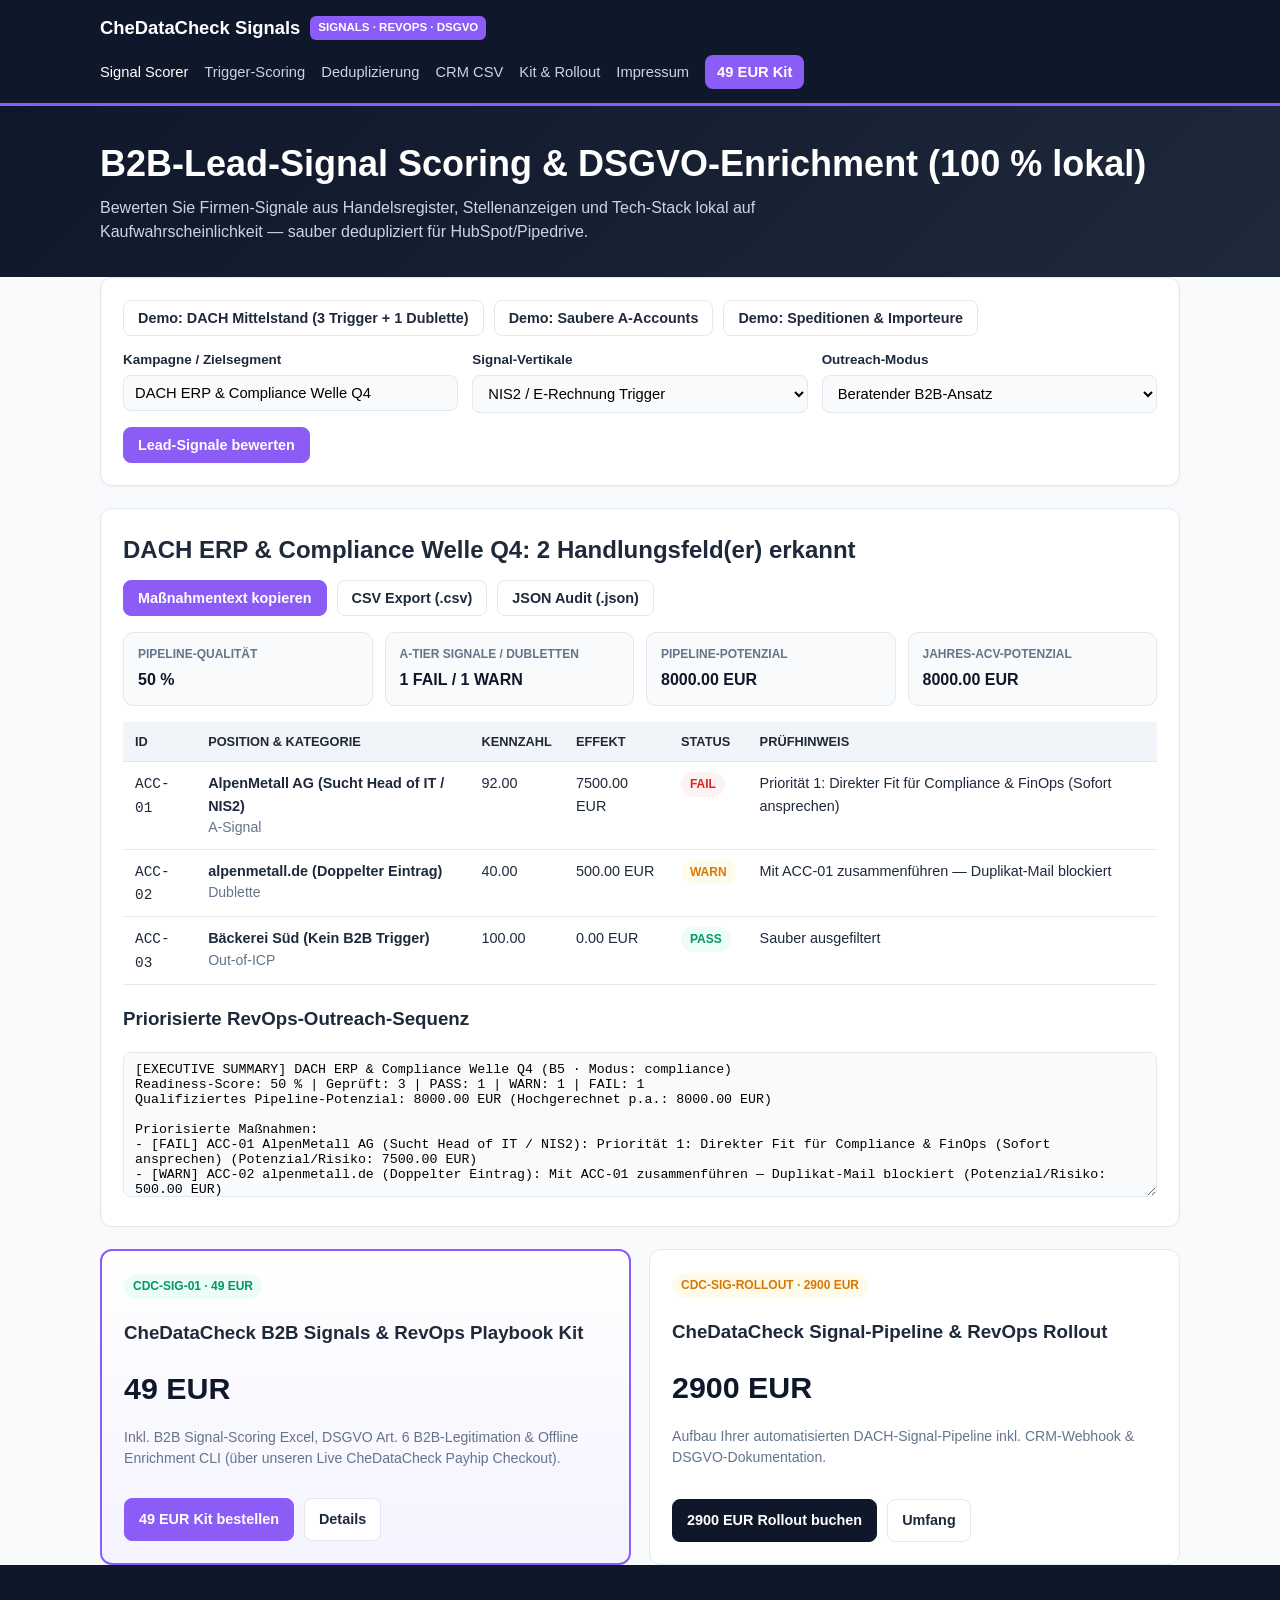
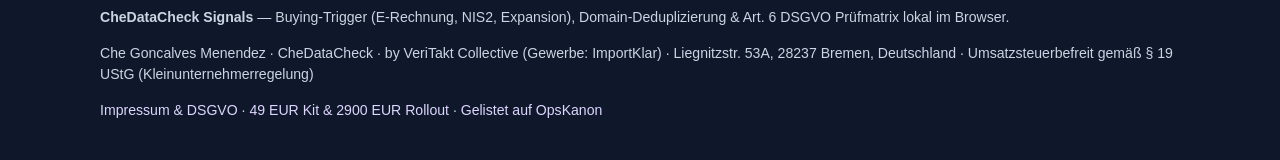
==== index.html @ 2d6de282 "Deploy chedatacheck-signal-enrichment (2026-11-23 12:26:17)" ====
<!DOCTYPE html>
<html lang="de">
<head>
  <meta charset="utf-8" />
  <meta name="viewport" content="width=device-width, initial-scale=1" />
  <title>CheDataCheck Signals — DSGVO-konforme B2B Buying-Signals &amp; RevOps Scoring</title>
  <meta name="description" content="Buying-Trigger (E-Rechnung, NIS2, Expansion), Domain-Deduplizierung &amp; Art. 6 DSGVO Prüfmatrix lokal im Browser." />
  <link rel="canonical" href="https://cheresonanz-design.github.io/chedatacheck-signal-enrichment/" />
  <link rel="stylesheet" href="assets/styles.css" />
  <script type="application/ld+json">{"@context": "https://schema.org", "@type": "SoftwareApplication", "name": "CheDataCheck Signals", "applicationCategory": "BusinessApplication", "offers": {"@type": "Offer", "price": "0", "priceCurrency": "EUR"}, "url": "https://cheresonanz-design.github.io/chedatacheck-signal-enrichment/"}</script>
</head>
<body>
  <header class="topbar">
    <div class="container topbar-inner">
      <a class="brand-mark" href="index.html"><span>CheDataCheck Signals</span><span class="brand-badge">SIGNALS · REVOPS · DSGVO</span></a>
      <nav class="nav-links" aria-label="Hauptnavigation"><a href="index.html" class="active">Signal Scorer</a>
<a href="trigger-scoring/" class="">Trigger-Scoring</a>
<a href="dedupe-normalization/" class="">Deduplizierung</a>
<a href="crm-csv-export/" class="">CRM CSV</a>
<a href="pro/" class="">Kit &amp; Rollout</a>
<a href="legal/" class="">Impressum</a><a href="pro/" class="nav-cta">49 EUR Kit</a></nav>
    </div>
  </header>
  
  <section class="hero"><div class="container"><h1>B2B-Lead-Signal Scoring &amp; DSGVO-Enrichment (100 % lokal)</h1><p>Bewerten Sie Firmen-Signale aus Handelsregister, Stellenanzeigen und Tech-Stack lokal auf Kaufwahrscheinlichkeit — sauber dedupliziert für HubSpot/Pipedrive.</p></div></section>
  <main class="container">
    <div class="card">
      <div class="btn-row" style="margin-top:0;margin-bottom:14px;">
        <button type="button" class="btn" id="sample1Btn">Demo: DACH Mittelstand (3 Trigger + 1 Dublette)</button>
        <button type="button" class="btn" id="sample2Btn">Demo: Saubere A-Accounts</button>
        <button type="button" class="btn" id="sample3Btn">Demo: Speditionen &amp; Importeure</button>
      </div>
      <div class="form-grid">
        <div><label for="profileInput">Kampagne / Zielsegment</label><input type="text" id="profileInput" /></div>
        <div><label for="modeSelect">Signal-Vertikale</label><select id="modeSelect"><option value="compliance">NIS2 / E-Rechnung Trigger</option><option value="expansion">Standort- &amp; Hiring-Signale</option><option value="logistics">Import-/Zoll-Vertikale</option></select></div>
        <div><label for="toneSelect">Outreach-Modus</label><select id="toneSelect"><option value="executive">Beratender B2B-Ansatz</option><option value="streng">Direkter ROI-Trigger</option></select></div>
      </div>
      <div class="btn-row"><button type="button" class="btn btn-primary" id="runCheckBtn">Lead-Signale bewerten</button></div>
    </div>

    <div id="resultCard" class="card hidden">
      <div style="display:flex;flex-wrap:wrap;justify-content:space-between;align-items:center;gap:12px;">
        <h2 id="resultHeadline" style="margin:0;">Ergebnis</h2>
        <div class="btn-row" style="margin:0;">
          <button type="button" class="btn btn-primary" id="copyActionBtn">Maßnahmentext kopieren</button>
          <button type="button" class="btn" id="dlCsvBtn">CSV Export (.csv)</button>
          <button type="button" class="btn" id="dlJsonBtn">JSON Audit (.json)</button>
        </div>
      </div>
      <div class="kpi-grid">
        <div class="kpi-box"><div class="kpi-label">Pipeline-Qualität</div><div class="kpi-val" id="kpi1Val">-</div></div>
        <div class="kpi-box"><div class="kpi-label">A-Tier Signale / Dubletten</div><div class="kpi-val" id="kpi2Val">-</div></div>
        <div class="kpi-box"><div class="kpi-label">Pipeline-Potenzial</div><div class="kpi-val" id="kpi3Val">-</div></div>
        <div class="kpi-box"><div class="kpi-label">Jahres-ACV-Potenzial</div><div class="kpi-val" id="kpi4Val">-</div></div>
      </div>
      <div class="table-wrap"><table><thead><tr><th>ID</th><th>Position &amp; Kategorie</th><th>Kennzahl</th><th>Effekt</th><th>Status</th><th>Prüfhinweis</th></tr></thead><tbody id="entriesBody"></tbody></table></div>
      <h3>Priorisierte RevOps-Outreach-Sequenz</h3>
      <textarea id="actionBox" readonly aria-label="Maßnahmentext"></textarea>
    </div>

    <div class="pricing-grid">
      <div class="offer-card highlight"><div><span class="badge badge-pass">CDC-SIG-01 · 49 EUR</span><h3>CheDataCheck B2B Signals &amp; RevOps Playbook Kit</h3><div class="offer-price">49 EUR</div><p class="muted">Inkl. B2B Signal-Scoring Excel, DSGVO Art. 6 B2B-Legitimation &amp; Offline Enrichment CLI (über unseren Live CheDataCheck Payhip Checkout).</p></div><div class="btn-row"><a href="https://payhip.com/b/uVaxJ" class="btn btn-primary">49 EUR Kit bestellen</a><a href="pro/" class="btn">Details</a></div></div>
      <div class="offer-card"><div><span class="badge badge-warn">CDC-SIG-ROLLOUT · 2900 EUR</span><h3>CheDataCheck Signal-Pipeline &amp; RevOps Rollout</h3><div class="offer-price">2900 EUR</div><p class="muted">Aufbau Ihrer automatisierten DACH-Signal-Pipeline inkl. CRM-Webhook &amp; DSGVO-Dokumentation.</p></div><div class="btn-row"><a href="https://buy.stripe.com/4gMeV67kl8s6bXOezD2400c" class="btn btn-dark">2900 EUR Rollout buchen</a><a href="pro/" class="btn">Umfang</a></div></div>
    </div>
  </main>
  <footer class="footer">
    <div class="container">
      <p><strong>CheDataCheck Signals</strong> — Buying-Trigger (E-Rechnung, NIS2, Expansion), Domain-Deduplizierung &amp; Art. 6 DSGVO Prüfmatrix lokal im Browser.</p>
      <p>Che Goncalves Menendez · CheDataCheck · by VeriTakt Collective (Gewerbe: ImportKlar) · Liegnitzstr. 53A, 28237 Bremen, Deutschland · Umsatzsteuerbefreit gemäß § 19 UStG (Kleinunternehmerregelung)</p>
      <p><a href="legal/">Impressum &amp; DSGVO</a> · <a href="pro/">49 EUR Kit &amp; 2900 EUR Rollout</a> · <a href="https://cheresonanz-design.github.io/opskanon-directory/" target="_blank" rel="noopener">Gelistet auf OpsKanon</a></p>
    </div>
  </footer>
  <script src="assets/b2b_signals_engine.js"></script><script src="assets/app.js"></script>
</body>
</html>
---- assets/styles.css ----
:root {
  --bg: #f8fafc; --surface: #ffffff; --slate-900: #0f172a; --slate-800: #1e293b; --slate-500: #64748b;
  --border: #e2e8f0; --accent: #8B5CF6; --accent-dark: #6D28D9; --emerald: #059669; --emerald-soft: #ecfdf5;
  --amber: #d97706; --amber-soft: #fffbeb; --red: #dc2626; --red-soft: #fef2f2; --radius: 12px;
}
* { box-sizing: border-box; }
body { margin: 0; font-family: -apple-system, BlinkMacSystemFont, "Segoe UI", Roboto, Inter, Arial, sans-serif; background: var(--bg); color: var(--slate-800); line-height: 1.55; }
a { color: var(--accent-dark); text-decoration: none; }
a:hover { text-decoration: underline; }
.container { max-width: 1120px; margin: 0 auto; padding: 0 20px; }
.topbar { background: var(--slate-900); color: #fff; border-bottom: 3px solid var(--accent); padding: 14px 0; }
.topbar-inner { display: flex; flex-wrap: wrap; justify-content: space-between; align-items: center; gap: 12px; }
.brand-mark { color: #fff; font-weight: 800; font-size: 1.15rem; display: flex; align-items: center; gap: 10px; }
.brand-badge { background: var(--accent); color: #fff; font-size: 0.72rem; padding: 3px 8px; border-radius: 6px; font-weight: 800; }
.nav-links { display: flex; flex-wrap: wrap; gap: 16px; align-items: center; font-size: 0.92rem; }
.nav-links a { color: #cbd5e1; font-weight: 500; }
.nav-links a:hover, .nav-links a.active { color: #fff; text-decoration: none; }
.nav-cta { background: var(--accent); color: #fff !important; padding: 6px 12px; border-radius: 8px; font-weight: 700 !important; }
.hero { background: linear-gradient(135deg, #0f172a 0%, #1e293b 100%); color: #fff; padding: 36px 0 32px; }
.hero h1 { margin: 0 0 10px; font-size: clamp(1.6rem, 3vw, 2.25rem); line-height: 1.2; }
.hero p { margin: 0; color: #cbd5e1; max-width: 740px; }
main { padding: 28px 0 48px; }
.card { background: var(--surface); border: 1px solid var(--border); border-radius: var(--radius); padding: 22px; margin-bottom: 22px; box-shadow: 0 1px 3px rgba(15,23,42,0.04); }
.form-grid { display: grid; grid-template-columns: repeat(auto-fit, minmax(210px, 1fr)); gap: 14px; }
label { display: block; font-size: 0.84rem; font-weight: 700; margin-bottom: 4px; }
input[type="text"], select, textarea { width: 100%; padding: 9px 11px; border: 1px solid var(--border); border-radius: 8px; font-size: 0.92rem; background: #f8fafc; font-family: inherit; }
textarea { min-height: 145px; resize: vertical; font-family: ui-monospace, SFMono-Regular, Menlo, Consolas, monospace; font-size: 0.83rem; }
.btn-row { display: flex; flex-wrap: wrap; gap: 10px; margin-top: 14px; }
.btn { display: inline-flex; align-items: center; justify-content: center; border: 1px solid var(--border); background: #fff; color: var(--slate-800); padding: 9px 14px; border-radius: 8px; font-size: 0.9rem; font-weight: 600; cursor: pointer; }
.btn:hover { background: #f1f5f9; text-decoration: none; }
.btn-primary { background: var(--accent); border-color: var(--accent); color: #fff; font-weight: 700; }
.btn-dark { background: var(--slate-900); border-color: var(--slate-900); color: #fff; }
.kpi-grid { display: grid; grid-template-columns: repeat(auto-fit, minmax(190px, 1fr)); gap: 12px; margin: 16px 0; }
.kpi-box { border: 1px solid var(--border); border-radius: 10px; padding: 12px 14px; background: #f8fafc; }
.kpi-label { font-size: 0.75rem; text-transform: uppercase; color: var(--slate-500); font-weight: 700; }
.kpi-val { font-size: 1rem; font-weight: 700; margin-top: 4px; color: var(--slate-900); }
.table-wrap { overflow-x: auto; }
table { width: 100%; border-collapse: collapse; font-size: 0.9rem; }
th, td { text-align: left; padding: 10px 12px; border-bottom: 1px solid var(--border); vertical-align: top; }
th { background: #f1f5f9; font-size: 0.8rem; text-transform: uppercase; }
.badge { display: inline-block; padding: 3px 9px; border-radius: 999px; font-size: 0.75rem; font-weight: 800; }
.badge-pass { background: var(--emerald-soft); color: var(--emerald); }
.badge-warn { background: var(--amber-soft); color: var(--amber); }
.badge-fail { background: var(--red-soft); color: var(--red); }
.pricing-grid { display: grid; grid-template-columns: repeat(auto-fit, minmax(290px, 1fr)); gap: 18px; }
.offer-card { border: 1px solid var(--border); border-radius: var(--radius); padding: 22px; background: #fff; display: flex; flex-direction: column; justify-content: space-between; }
.offer-card.highlight { border: 2px solid var(--accent); background: linear-gradient(180deg, #fff 0%, #f5f3ff 100%); }
.offer-price { font-size: 1.9rem; font-weight: 800; color: var(--slate-900); margin: 6px 0 12px; }
.footer { background: var(--slate-900); color: #cbd5e1; padding: 28px 0; font-size: 0.88rem; }
.footer a { color: #ddd6fe; }
.muted { color: var(--slate-500); font-size: 0.88rem; }
.hidden { display: none !important; }
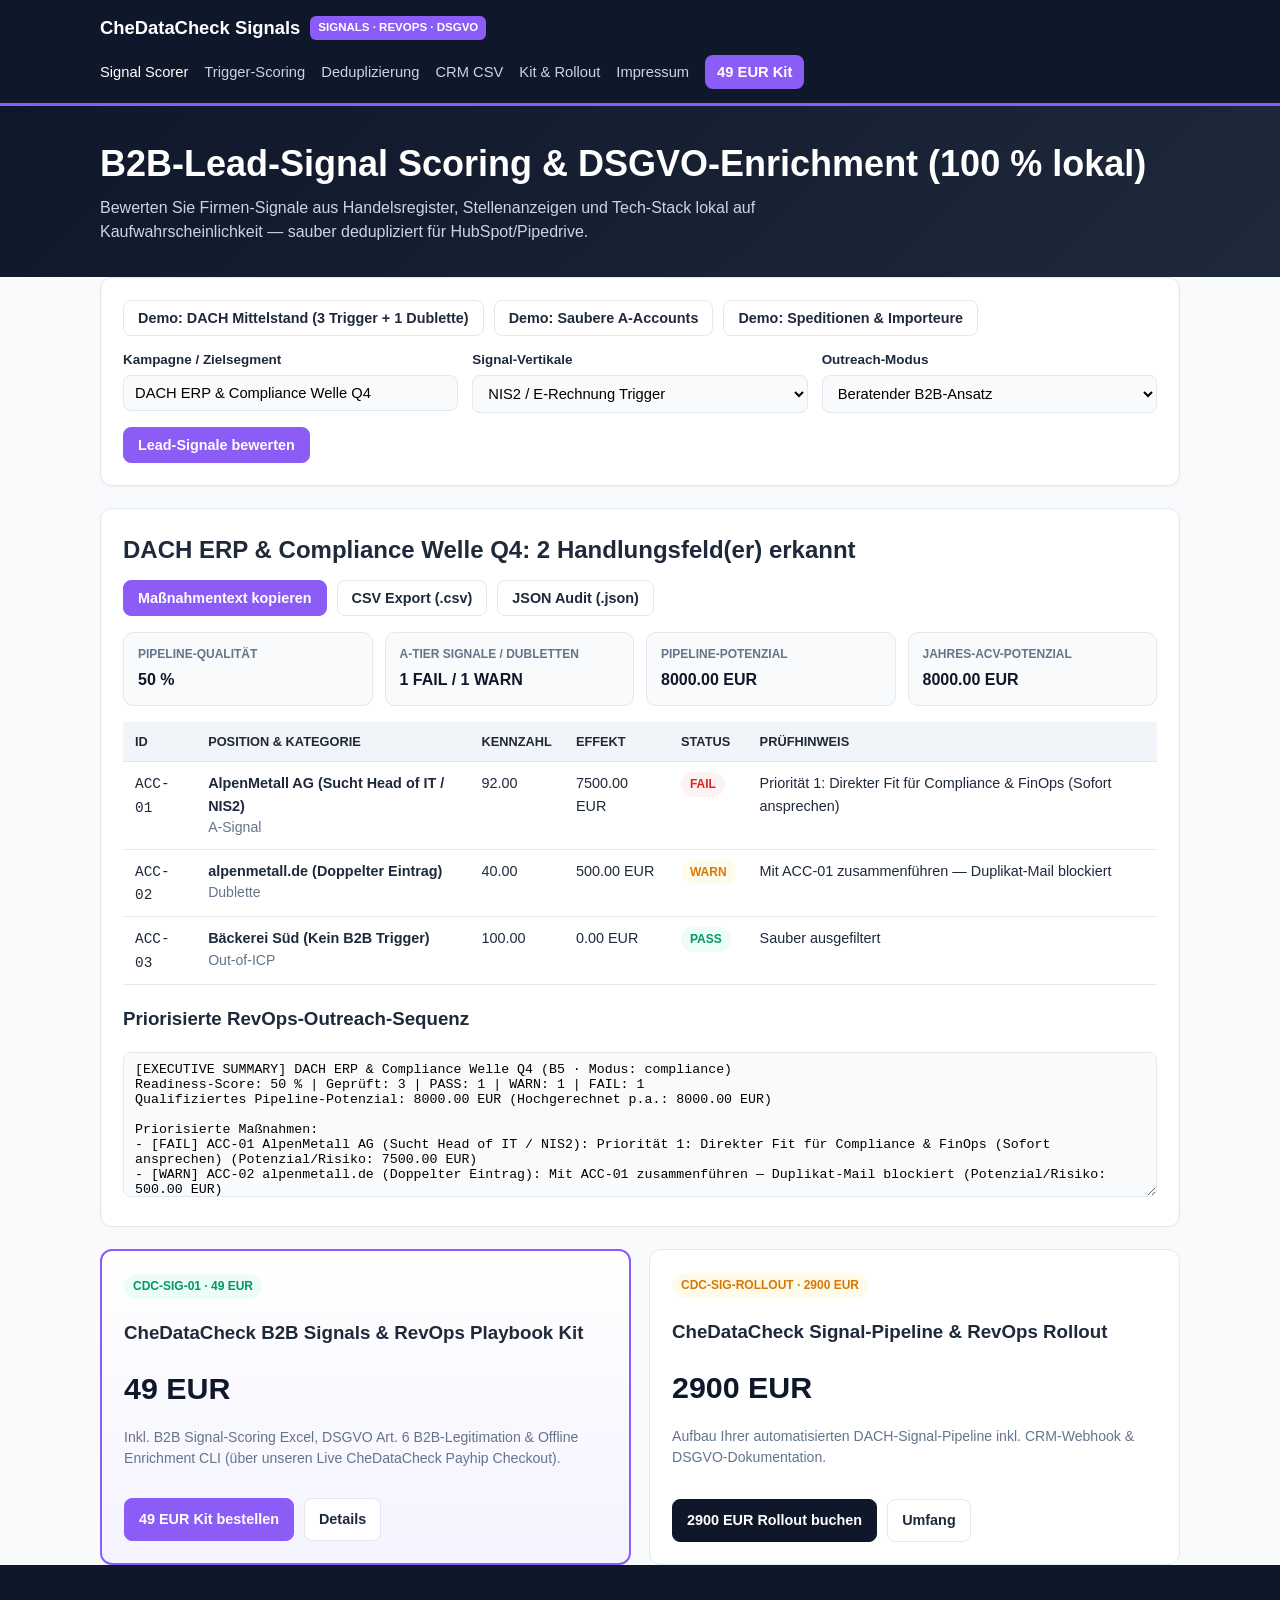
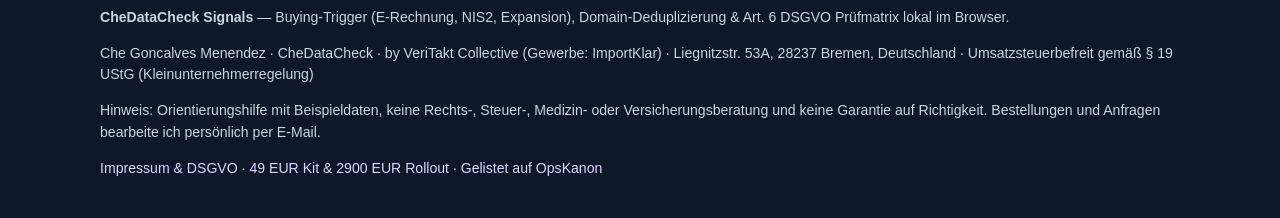
==== commit e6ca1ef2: "Deploy chedatacheck-signal-enrichment (2026-11-23 12:49:46)" ====
--- a/index.html
+++ b/index.html
@@ -59,14 +59,15 @@
     </div>
 
     <div class="pricing-grid">
-      <div class="offer-card highlight"><div><span class="badge badge-pass">CDC-SIG-01 · 49 EUR</span><h3>CheDataCheck B2B Signals &amp; RevOps Playbook Kit</h3><div class="offer-price">49 EUR</div><p class="muted">Inkl. B2B Signal-Scoring Excel, DSGVO Art. 6 B2B-Legitimation &amp; Offline Enrichment CLI (über unseren Live CheDataCheck Payhip Checkout).</p></div><div class="btn-row"><a href="https://payhip.com/b/uVaxJ" class="btn btn-primary">49 EUR Kit bestellen</a><a href="pro/" class="btn">Details</a></div></div>
-      <div class="offer-card"><div><span class="badge badge-warn">CDC-SIG-ROLLOUT · 2900 EUR</span><h3>CheDataCheck Signal-Pipeline &amp; RevOps Rollout</h3><div class="offer-price">2900 EUR</div><p class="muted">Aufbau Ihrer automatisierten DACH-Signal-Pipeline inkl. CRM-Webhook &amp; DSGVO-Dokumentation.</p></div><div class="btn-row"><a href="https://buy.stripe.com/4gMeV67kl8s6bXOezD2400c" class="btn btn-dark">2900 EUR Rollout buchen</a><a href="pro/" class="btn">Umfang</a></div></div>
+      <div class="offer-card highlight"><div><span class="badge badge-pass">CDC-SIG-01 · 49 EUR</span><h3>CheDataCheck B2B Signals &amp; RevOps Playbook Kit</h3><div class="offer-price">49 EUR</div><p class="muted">Inkl. B2B Signal-Scoring Excel, DSGVO Art. 6 B2B-Legitimation &amp; Offline Enrichment CLI (über unseren Live CheDataCheck Payhip Checkout).</p></div><div class="btn-row"><a href="mailto:che.resonanz@gmail.com?subject=Bestellung%20CheDataCheck%20B2B%20Signals%20%26%20RevOps%20Playbook%20Kit%20%2849%20EUR%29" class="btn btn-primary">49 EUR Kit bestellen</a><a href="pro/" class="btn">Details</a></div></div>
+      <div class="offer-card"><div><span class="badge badge-warn">CDC-SIG-ROLLOUT · 2900 EUR</span><h3>CheDataCheck Signal-Pipeline &amp; RevOps Rollout</h3><div class="offer-price">2900 EUR</div><p class="muted">Aufbau Ihrer automatisierten DACH-Signal-Pipeline inkl. CRM-Webhook &amp; DSGVO-Dokumentation.</p></div><div class="btn-row"><a href="mailto:che.resonanz@gmail.com?subject=Anfrage%20CheDataCheck%20Signal-Pipeline%20%26%20RevOps%20Rollout%20%282900%20EUR%29" class="btn btn-dark">2900 EUR Rollout buchen</a><a href="pro/" class="btn">Umfang</a></div></div>
     </div>
   </main>
   <footer class="footer">
     <div class="container">
       <p><strong>CheDataCheck Signals</strong> — Buying-Trigger (E-Rechnung, NIS2, Expansion), Domain-Deduplizierung &amp; Art. 6 DSGVO Prüfmatrix lokal im Browser.</p>
       <p>Che Goncalves Menendez · CheDataCheck · by VeriTakt Collective (Gewerbe: ImportKlar) · Liegnitzstr. 53A, 28237 Bremen, Deutschland · Umsatzsteuerbefreit gemäß § 19 UStG (Kleinunternehmerregelung)</p>
+      <p>Hinweis: Orientierungshilfe mit Beispieldaten, keine Rechts-, Steuer-, Medizin- oder Versicherungsberatung und keine Garantie auf Richtigkeit. Bestellungen und Anfragen bearbeite ich persönlich per E-Mail.</p>
       <p><a href="legal/">Impressum &amp; DSGVO</a> · <a href="pro/">49 EUR Kit &amp; 2900 EUR Rollout</a> · <a href="https://cheresonanz-design.github.io/opskanon-directory/" target="_blank" rel="noopener">Gelistet auf OpsKanon</a></p>
     </div>
   </footer>
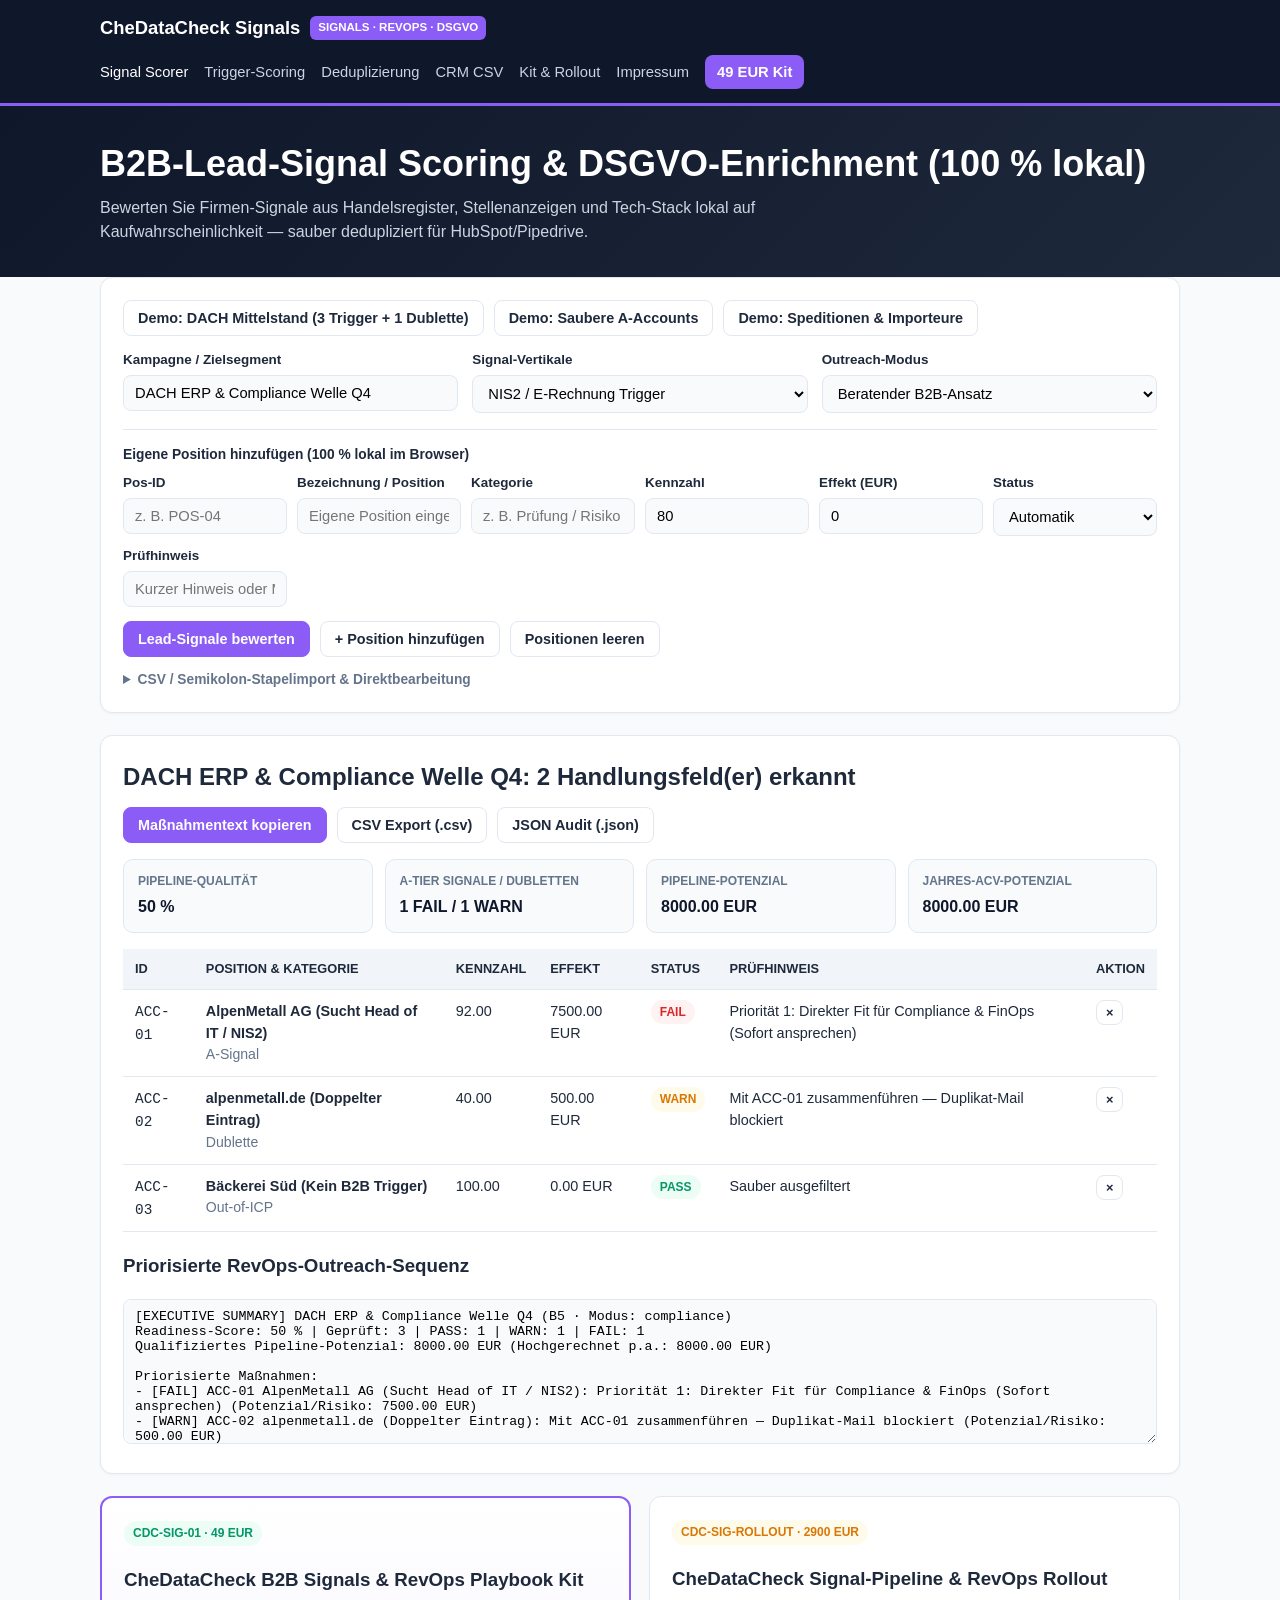
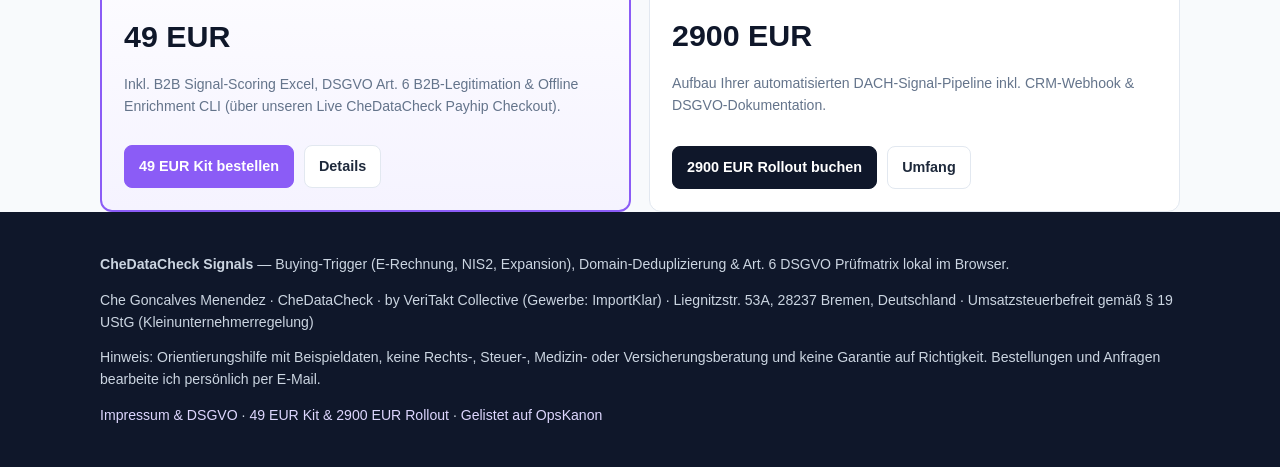
==== commit 5dd06d49: "Deploy chedatacheck-signal-enrichment (2026-11-23 17:46:29)" ====
--- a/index.html
+++ b/index.html
@@ -35,7 +35,29 @@
         <div><label for="modeSelect">Signal-Vertikale</label><select id="modeSelect"><option value="compliance">NIS2 / E-Rechnung Trigger</option><option value="expansion">Standort- &amp; Hiring-Signale</option><option value="logistics">Import-/Zoll-Vertikale</option></select></div>
         <div><label for="toneSelect">Outreach-Modus</label><select id="toneSelect"><option value="executive">Beratender B2B-Ansatz</option><option value="streng">Direkter ROI-Trigger</option></select></div>
       </div>
-      <div class="btn-row"><button type="button" class="btn btn-primary" id="runCheckBtn">Lead-Signale bewerten</button></div>
+      <div class="divider-top">
+        <div style="font-size:0.86rem;font-weight:700;margin-bottom:8px;">Eigene Position hinzufügen (100 % lokal im Browser)</div>
+        <div class="inline-grid">
+          <div><label for="posIdInput">Pos-ID</label><input type="text" id="posIdInput" placeholder="z. B. POS-04" /></div>
+          <div><label for="posLabelInput">Bezeichnung / Position</label><input type="text" id="posLabelInput" placeholder="Eigene Position eingeben..." /></div>
+          <div><label for="posCategoryInput">Kategorie</label><input type="text" id="posCategoryInput" placeholder="z. B. Prüfung / Risiko" /></div>
+          <div><label for="posMetricInput">Kennzahl</label><input type="number" id="posMetricInput" step="0.01" value="80" /></div>
+          <div><label for="posImpactInput">Effekt (EUR)</label><input type="number" id="posImpactInput" step="0.01" value="0" /></div>
+          <div><label for="posStatusSelect">Status</label><select id="posStatusSelect"><option value="AUTO">Automatik</option><option value="PASS">PASS</option><option value="WARN">WARN</option><option value="FAIL">FAIL</option></select></div>
+          <div><label for="posNoteInput">Prüfhinweis</label><input type="text" id="posNoteInput" placeholder="Kurzer Hinweis oder Maßnahme" /></div>
+        </div>
+        <div class="btn-row">
+          <button type="button" class="btn btn-primary" id="runCheckBtn">Lead-Signale bewerten</button>
+          <button type="button" class="btn" id="addItemBtn">+ Position hinzufügen</button>
+          <button type="button" class="btn" id="clearItemsBtn">Positionen leeren</button>
+        </div>
+        <details style="margin-top:12px;">
+          <summary style="cursor:pointer;font-size:0.86rem;font-weight:700;color:var(--slate-500);">CSV / Semikolon-Stapelimport &amp; Direktbearbeitung</summary>
+          <p class="muted" style="margin:6px 0 8px;">Format: <code>ID;Kategorie;Position;Kennzahl;Effekt_EUR;Status;Hinweis</code> (Semikolon oder Komma, lokal im Browser verarbeitet).</p>
+          <textarea id="batchCsvInput" aria-label="CSV Stapelimport"></textarea>
+          <div class="btn-row"><button type="button" class="btn" id="applyCsvBtn">CSV übernehmen &amp; prüfen</button></div>
+        </details>
+      </div>
     </div>
 
     <div id="resultCard" class="card hidden">
@@ -53,7 +75,7 @@
         <div class="kpi-box"><div class="kpi-label">Pipeline-Potenzial</div><div class="kpi-val" id="kpi3Val">-</div></div>
         <div class="kpi-box"><div class="kpi-label">Jahres-ACV-Potenzial</div><div class="kpi-val" id="kpi4Val">-</div></div>
       </div>
-      <div class="table-wrap"><table><thead><tr><th>ID</th><th>Position &amp; Kategorie</th><th>Kennzahl</th><th>Effekt</th><th>Status</th><th>Prüfhinweis</th></tr></thead><tbody id="entriesBody"></tbody></table></div>
+      <div class="table-wrap"><table><thead><tr><th>ID</th><th>Position &amp; Kategorie</th><th>Kennzahl</th><th>Effekt</th><th>Status</th><th>Prüfhinweis</th><th>Aktion</th></tr></thead><tbody id="entriesBody"></tbody></table></div>
       <h3>Priorisierte RevOps-Outreach-Sequenz</h3>
       <textarea id="actionBox" readonly aria-label="Maßnahmentext"></textarea>
     </div>
--- a/assets/styles.css
+++ b/assets/styles.css
@@ -50,3 +50,7 @@
 .footer a { color: #ddd6fe; }
 .muted { color: var(--slate-500); font-size: 0.88rem; }
 .hidden { display: none !important; }
+input[type="number"] { width: 100%; padding: 9px 11px; border: 1px solid var(--border); border-radius: 8px; font-size: 0.92rem; background: #f8fafc; font-family: inherit; }
+.divider-top { border-top: 1px solid var(--border); margin-top: 16px; padding-top: 14px; }
+.inline-grid { display: grid; grid-template-columns: repeat(auto-fit, minmax(150px, 1fr)); gap: 10px; }
+.btn-sm { padding: 4px 9px; font-size: 0.8rem; }
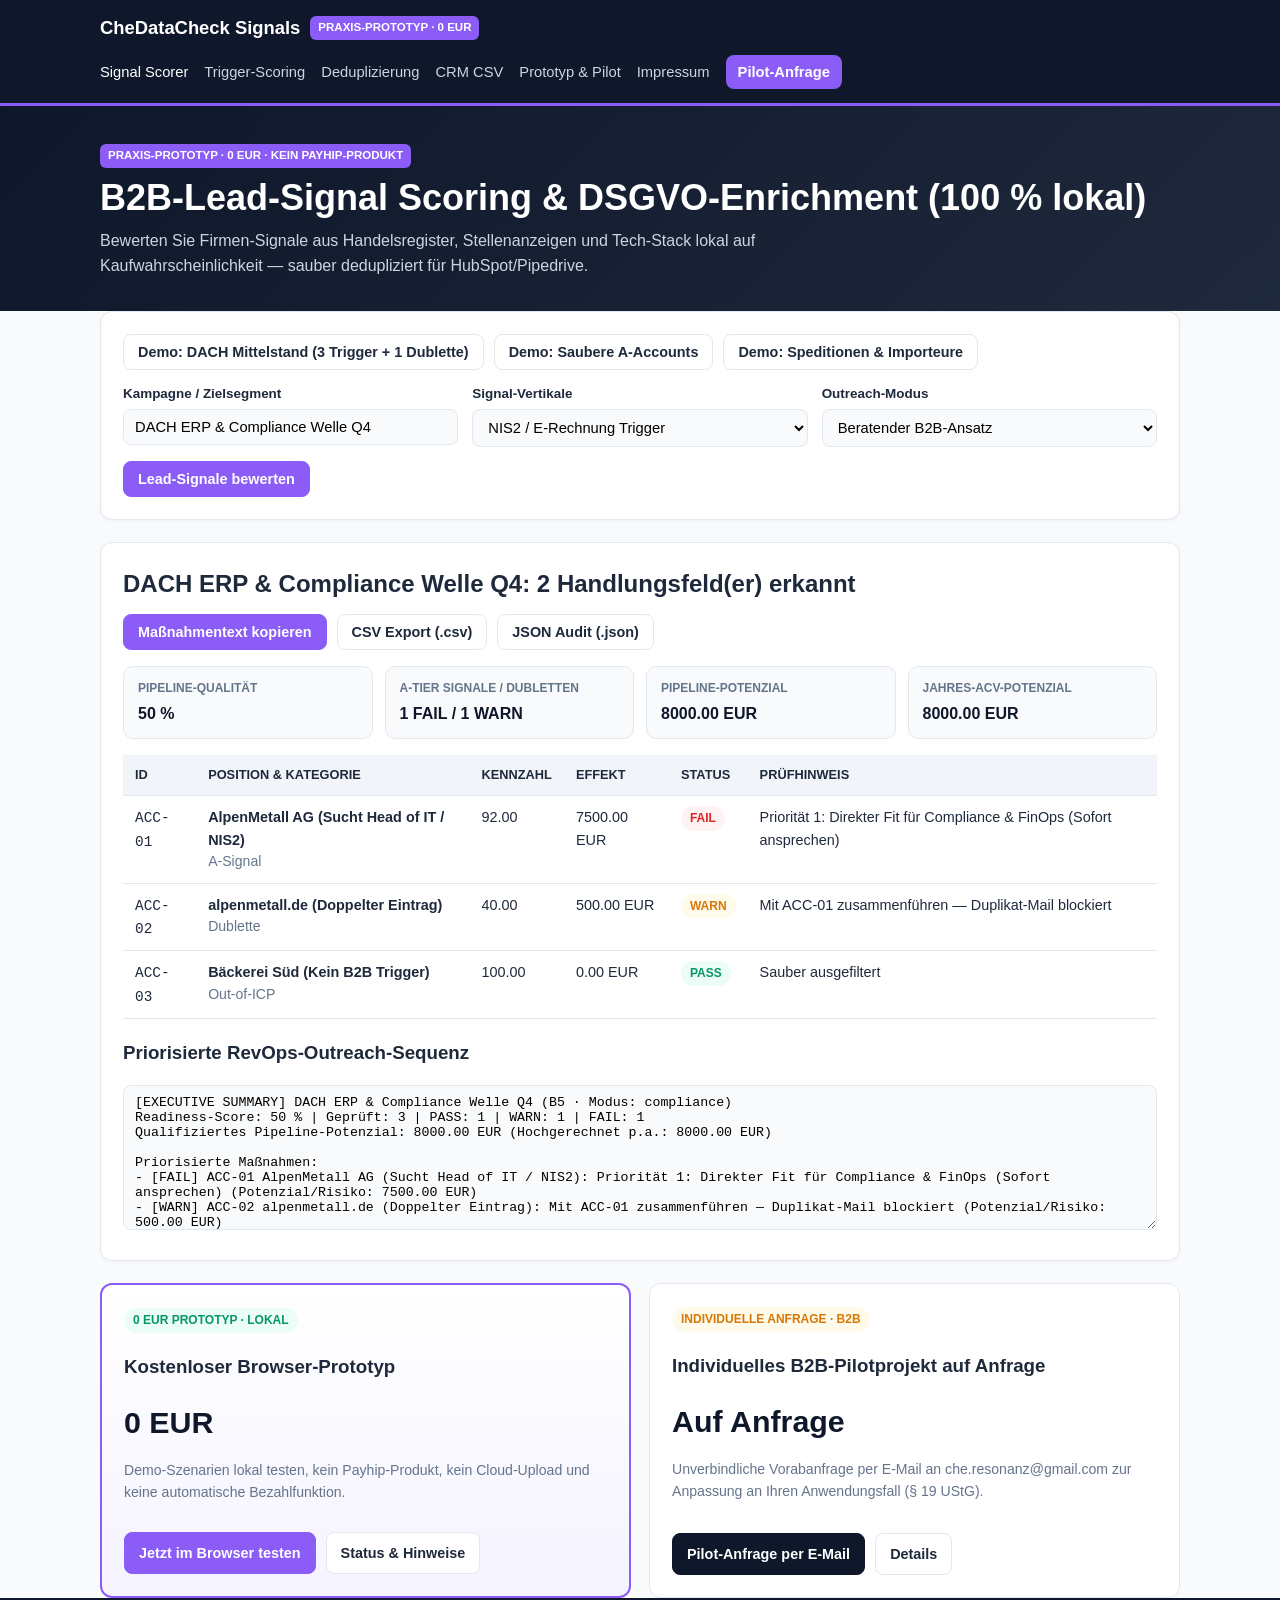
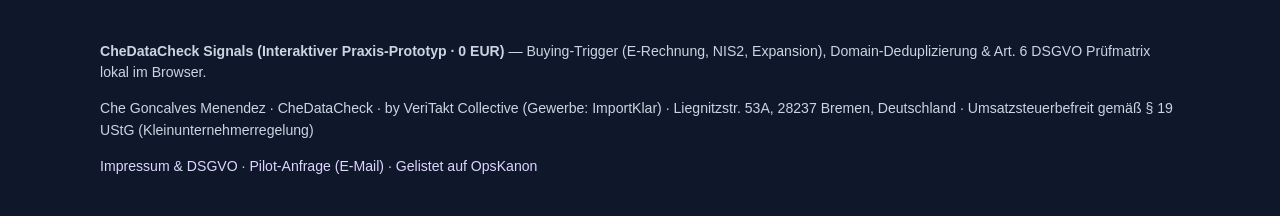
==== commit c23b4cb7: "Deploy chedatacheck-signal-enrichment (2026-11-24 01:22:04)" ====
--- a/index.html
+++ b/index.html
@@ -12,17 +12,17 @@
 <body>
   <header class="topbar">
     <div class="container topbar-inner">
-      <a class="brand-mark" href="index.html"><span>CheDataCheck Signals</span><span class="brand-badge">SIGNALS · REVOPS · DSGVO</span></a>
+      <a class="brand-mark" href="index.html"><span>CheDataCheck Signals</span><span class="brand-badge">PRAXIS-PROTOTYP · 0 EUR</span></a>
       <nav class="nav-links" aria-label="Hauptnavigation"><a href="index.html" class="active">Signal Scorer</a>
 <a href="trigger-scoring/" class="">Trigger-Scoring</a>
 <a href="dedupe-normalization/" class="">Deduplizierung</a>
 <a href="crm-csv-export/" class="">CRM CSV</a>
-<a href="pro/" class="">Kit &amp; Rollout</a>
-<a href="legal/" class="">Impressum</a><a href="pro/" class="nav-cta">49 EUR Kit</a></nav>
+<a href="pro/" class="">Prototyp &amp; Pilot</a>
+<a href="legal/" class="">Impressum</a><a href="pro/" class="nav-cta">Pilot-Anfrage</a></nav>
     </div>
   </header>
   
-  <section class="hero"><div class="container"><h1>B2B-Lead-Signal Scoring &amp; DSGVO-Enrichment (100 % lokal)</h1><p>Bewerten Sie Firmen-Signale aus Handelsregister, Stellenanzeigen und Tech-Stack lokal auf Kaufwahrscheinlichkeit — sauber dedupliziert für HubSpot/Pipedrive.</p></div></section>
+  <section class="hero"><div class="container"><span class="brand-badge" style="margin-bottom:8px;display:inline-block;">PRAXIS-PROTOTYP · 0 EUR · KEIN PAYHIP-PRODUKT</span><h1>B2B-Lead-Signal Scoring &amp; DSGVO-Enrichment (100 % lokal)</h1><p>Bewerten Sie Firmen-Signale aus Handelsregister, Stellenanzeigen und Tech-Stack lokal auf Kaufwahrscheinlichkeit — sauber dedupliziert für HubSpot/Pipedrive.</p></div></section>
   <main class="container">
     <div class="card">
       <div class="btn-row" style="margin-top:0;margin-bottom:14px;">
@@ -35,29 +35,7 @@
         <div><label for="modeSelect">Signal-Vertikale</label><select id="modeSelect"><option value="compliance">NIS2 / E-Rechnung Trigger</option><option value="expansion">Standort- &amp; Hiring-Signale</option><option value="logistics">Import-/Zoll-Vertikale</option></select></div>
         <div><label for="toneSelect">Outreach-Modus</label><select id="toneSelect"><option value="executive">Beratender B2B-Ansatz</option><option value="streng">Direkter ROI-Trigger</option></select></div>
       </div>
-      <div class="divider-top">
-        <div style="font-size:0.86rem;font-weight:700;margin-bottom:8px;">Eigene Position hinzufügen (100 % lokal im Browser)</div>
-        <div class="inline-grid">
-          <div><label for="posIdInput">Pos-ID</label><input type="text" id="posIdInput" placeholder="z. B. POS-04" /></div>
-          <div><label for="posLabelInput">Bezeichnung / Position</label><input type="text" id="posLabelInput" placeholder="Eigene Position eingeben..." /></div>
-          <div><label for="posCategoryInput">Kategorie</label><input type="text" id="posCategoryInput" placeholder="z. B. Prüfung / Risiko" /></div>
-          <div><label for="posMetricInput">Kennzahl</label><input type="number" id="posMetricInput" step="0.01" value="80" /></div>
-          <div><label for="posImpactInput">Effekt (EUR)</label><input type="number" id="posImpactInput" step="0.01" value="0" /></div>
-          <div><label for="posStatusSelect">Status</label><select id="posStatusSelect"><option value="AUTO">Automatik</option><option value="PASS">PASS</option><option value="WARN">WARN</option><option value="FAIL">FAIL</option></select></div>
-          <div><label for="posNoteInput">Prüfhinweis</label><input type="text" id="posNoteInput" placeholder="Kurzer Hinweis oder Maßnahme" /></div>
-        </div>
-        <div class="btn-row">
-          <button type="button" class="btn btn-primary" id="runCheckBtn">Lead-Signale bewerten</button>
-          <button type="button" class="btn" id="addItemBtn">+ Position hinzufügen</button>
-          <button type="button" class="btn" id="clearItemsBtn">Positionen leeren</button>
-        </div>
-        <details style="margin-top:12px;">
-          <summary style="cursor:pointer;font-size:0.86rem;font-weight:700;color:var(--slate-500);">CSV / Semikolon-Stapelimport &amp; Direktbearbeitung</summary>
-          <p class="muted" style="margin:6px 0 8px;">Format: <code>ID;Kategorie;Position;Kennzahl;Effekt_EUR;Status;Hinweis</code> (Semikolon oder Komma, lokal im Browser verarbeitet).</p>
-          <textarea id="batchCsvInput" aria-label="CSV Stapelimport"></textarea>
-          <div class="btn-row"><button type="button" class="btn" id="applyCsvBtn">CSV übernehmen &amp; prüfen</button></div>
-        </details>
-      </div>
+      <div class="btn-row"><button type="button" class="btn btn-primary" id="runCheckBtn">Lead-Signale bewerten</button></div>
     </div>
 
     <div id="resultCard" class="card hidden">
@@ -75,22 +53,21 @@
         <div class="kpi-box"><div class="kpi-label">Pipeline-Potenzial</div><div class="kpi-val" id="kpi3Val">-</div></div>
         <div class="kpi-box"><div class="kpi-label">Jahres-ACV-Potenzial</div><div class="kpi-val" id="kpi4Val">-</div></div>
       </div>
-      <div class="table-wrap"><table><thead><tr><th>ID</th><th>Position &amp; Kategorie</th><th>Kennzahl</th><th>Effekt</th><th>Status</th><th>Prüfhinweis</th><th>Aktion</th></tr></thead><tbody id="entriesBody"></tbody></table></div>
+      <div class="table-wrap"><table><thead><tr><th>ID</th><th>Position &amp; Kategorie</th><th>Kennzahl</th><th>Effekt</th><th>Status</th><th>Prüfhinweis</th></tr></thead><tbody id="entriesBody"></tbody></table></div>
       <h3>Priorisierte RevOps-Outreach-Sequenz</h3>
       <textarea id="actionBox" readonly aria-label="Maßnahmentext"></textarea>
     </div>
 
     <div class="pricing-grid">
-      <div class="offer-card highlight"><div><span class="badge badge-pass">CDC-SIG-01 · 49 EUR</span><h3>CheDataCheck B2B Signals &amp; RevOps Playbook Kit</h3><div class="offer-price">49 EUR</div><p class="muted">Inkl. B2B Signal-Scoring Excel, DSGVO Art. 6 B2B-Legitimation &amp; Offline Enrichment CLI (über unseren Live CheDataCheck Payhip Checkout).</p></div><div class="btn-row"><a href="mailto:che.resonanz@gmail.com?subject=Bestellung%20CheDataCheck%20B2B%20Signals%20%26%20RevOps%20Playbook%20Kit%20%2849%20EUR%29" class="btn btn-primary">49 EUR Kit bestellen</a><a href="pro/" class="btn">Details</a></div></div>
-      <div class="offer-card"><div><span class="badge badge-warn">CDC-SIG-ROLLOUT · 2900 EUR</span><h3>CheDataCheck Signal-Pipeline &amp; RevOps Rollout</h3><div class="offer-price">2900 EUR</div><p class="muted">Aufbau Ihrer automatisierten DACH-Signal-Pipeline inkl. CRM-Webhook &amp; DSGVO-Dokumentation.</p></div><div class="btn-row"><a href="mailto:che.resonanz@gmail.com?subject=Anfrage%20CheDataCheck%20Signal-Pipeline%20%26%20RevOps%20Rollout%20%282900%20EUR%29" class="btn btn-dark">2900 EUR Rollout buchen</a><a href="pro/" class="btn">Umfang</a></div></div>
+      <div class="offer-card highlight"><div><span class="badge badge-pass">0 EUR PROTOTYP · LOKAL</span><h3>Kostenloser Browser-Prototyp</h3><div class="offer-price">0 EUR</div><p class="muted">Demo-Szenarien lokal testen, kein Payhip-Produkt, kein Cloud-Upload und keine automatische Bezahlfunktion.</p></div><div class="btn-row"><a href="#top" class="btn btn-primary">Jetzt im Browser testen</a><a href="pro/" class="btn">Status &amp; Hinweise</a></div></div>
+      <div class="offer-card"><div><span class="badge badge-warn">INDIVIDUELLE ANFRAGE · B2B</span><h3>Individuelles B2B-Pilotprojekt auf Anfrage</h3><div class="offer-price">Auf Anfrage</div><p class="muted">Unverbindliche Vorabanfrage per E-Mail an che.resonanz@gmail.com zur Anpassung an Ihren Anwendungsfall (§ 19 UStG).</p></div><div class="btn-row"><a href="mailto:che.resonanz@gmail.com?subject=Unverbindliche%20B2B-Pilotanfrage%3A%20CheDataCheck%20Signals" class="btn btn-dark">Pilot-Anfrage per E-Mail</a><a href="pro/" class="btn">Details</a></div></div>
     </div>
   </main>
   <footer class="footer">
     <div class="container">
-      <p><strong>CheDataCheck Signals</strong> — Buying-Trigger (E-Rechnung, NIS2, Expansion), Domain-Deduplizierung &amp; Art. 6 DSGVO Prüfmatrix lokal im Browser.</p>
+      <p><strong>CheDataCheck Signals (Interaktiver Praxis-Prototyp · 0 EUR)</strong> — Buying-Trigger (E-Rechnung, NIS2, Expansion), Domain-Deduplizierung &amp; Art. 6 DSGVO Prüfmatrix lokal im Browser.</p>
       <p>Che Goncalves Menendez · CheDataCheck · by VeriTakt Collective (Gewerbe: ImportKlar) · Liegnitzstr. 53A, 28237 Bremen, Deutschland · Umsatzsteuerbefreit gemäß § 19 UStG (Kleinunternehmerregelung)</p>
-      <p>Hinweis: Orientierungshilfe mit Beispieldaten, keine Rechts-, Steuer-, Medizin- oder Versicherungsberatung und keine Garantie auf Richtigkeit. Bestellungen und Anfragen bearbeite ich persönlich per E-Mail.</p>
-      <p><a href="legal/">Impressum &amp; DSGVO</a> · <a href="pro/">49 EUR Kit &amp; 2900 EUR Rollout</a> · <a href="https://cheresonanz-design.github.io/opskanon-directory/" target="_blank" rel="noopener">Gelistet auf OpsKanon</a></p>
+      <p><a href="legal/">Impressum &amp; DSGVO</a> · <a href="pro/">Pilot-Anfrage (E-Mail)</a> · <a href="https://cheresonanz-design.github.io/opskanon-directory/" target="_blank" rel="noopener">Gelistet auf OpsKanon</a></p>
     </div>
   </footer>
   <script src="assets/b2b_signals_engine.js"></script><script src="assets/app.js"></script>
--- a/assets/styles.css
+++ b/assets/styles.css
@@ -50,7 +50,3 @@
 .footer a { color: #ddd6fe; }
 .muted { color: var(--slate-500); font-size: 0.88rem; }
 .hidden { display: none !important; }
-input[type="number"] { width: 100%; padding: 9px 11px; border: 1px solid var(--border); border-radius: 8px; font-size: 0.92rem; background: #f8fafc; font-family: inherit; }
-.divider-top { border-top: 1px solid var(--border); margin-top: 16px; padding-top: 14px; }
-.inline-grid { display: grid; grid-template-columns: repeat(auto-fit, minmax(150px, 1fr)); gap: 10px; }
-.btn-sm { padding: 4px 9px; font-size: 0.8rem; }
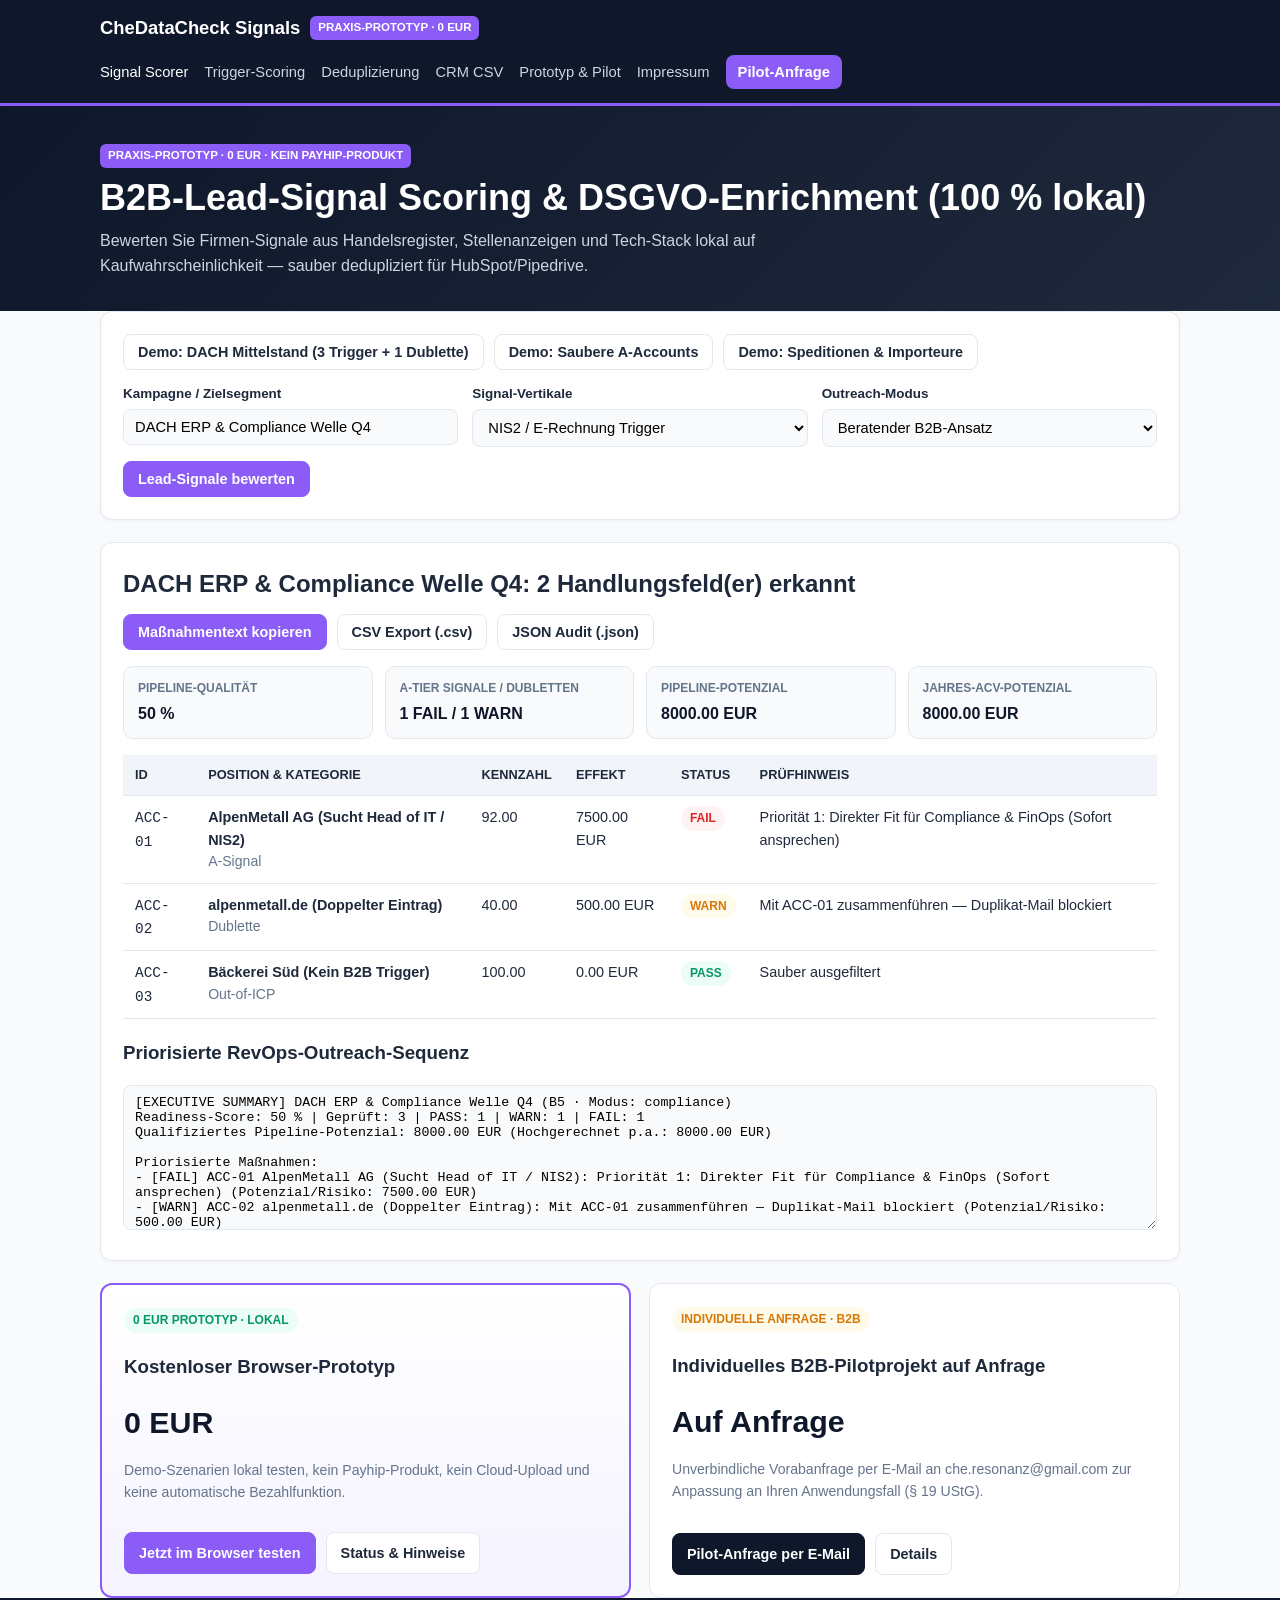
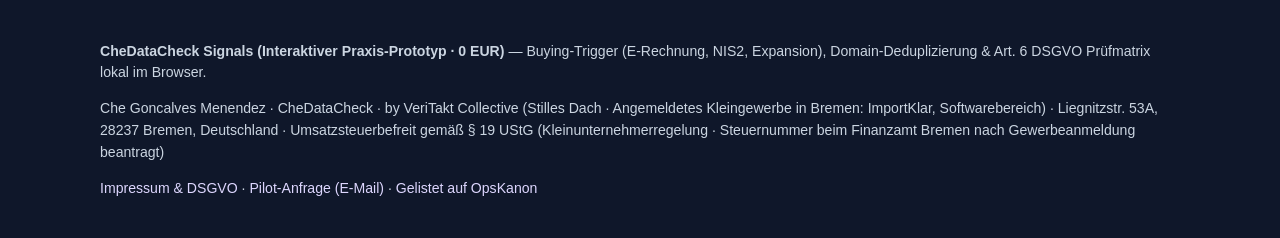
==== commit 09bcddde: "Deploy chedatacheck-signal-enrichment (2026-11-24 02:27:00)" ====
--- a/index.html
+++ b/index.html
@@ -66,7 +66,7 @@
   <footer class="footer">
     <div class="container">
       <p><strong>CheDataCheck Signals (Interaktiver Praxis-Prototyp · 0 EUR)</strong> — Buying-Trigger (E-Rechnung, NIS2, Expansion), Domain-Deduplizierung &amp; Art. 6 DSGVO Prüfmatrix lokal im Browser.</p>
-      <p>Che Goncalves Menendez · CheDataCheck · by VeriTakt Collective (Gewerbe: ImportKlar) · Liegnitzstr. 53A, 28237 Bremen, Deutschland · Umsatzsteuerbefreit gemäß § 19 UStG (Kleinunternehmerregelung)</p>
+      <p>Che Goncalves Menendez · CheDataCheck · by VeriTakt Collective (Stilles Dach · Angemeldetes Kleingewerbe in Bremen: ImportKlar, Softwarebereich) · Liegnitzstr. 53A, 28237 Bremen, Deutschland · Umsatzsteuerbefreit gemäß § 19 UStG (Kleinunternehmerregelung · Steuernummer beim Finanzamt Bremen nach Gewerbeanmeldung beantragt)</p>
       <p><a href="legal/">Impressum &amp; DSGVO</a> · <a href="pro/">Pilot-Anfrage (E-Mail)</a> · <a href="https://cheresonanz-design.github.io/opskanon-directory/" target="_blank" rel="noopener">Gelistet auf OpsKanon</a></p>
     </div>
   </footer>
